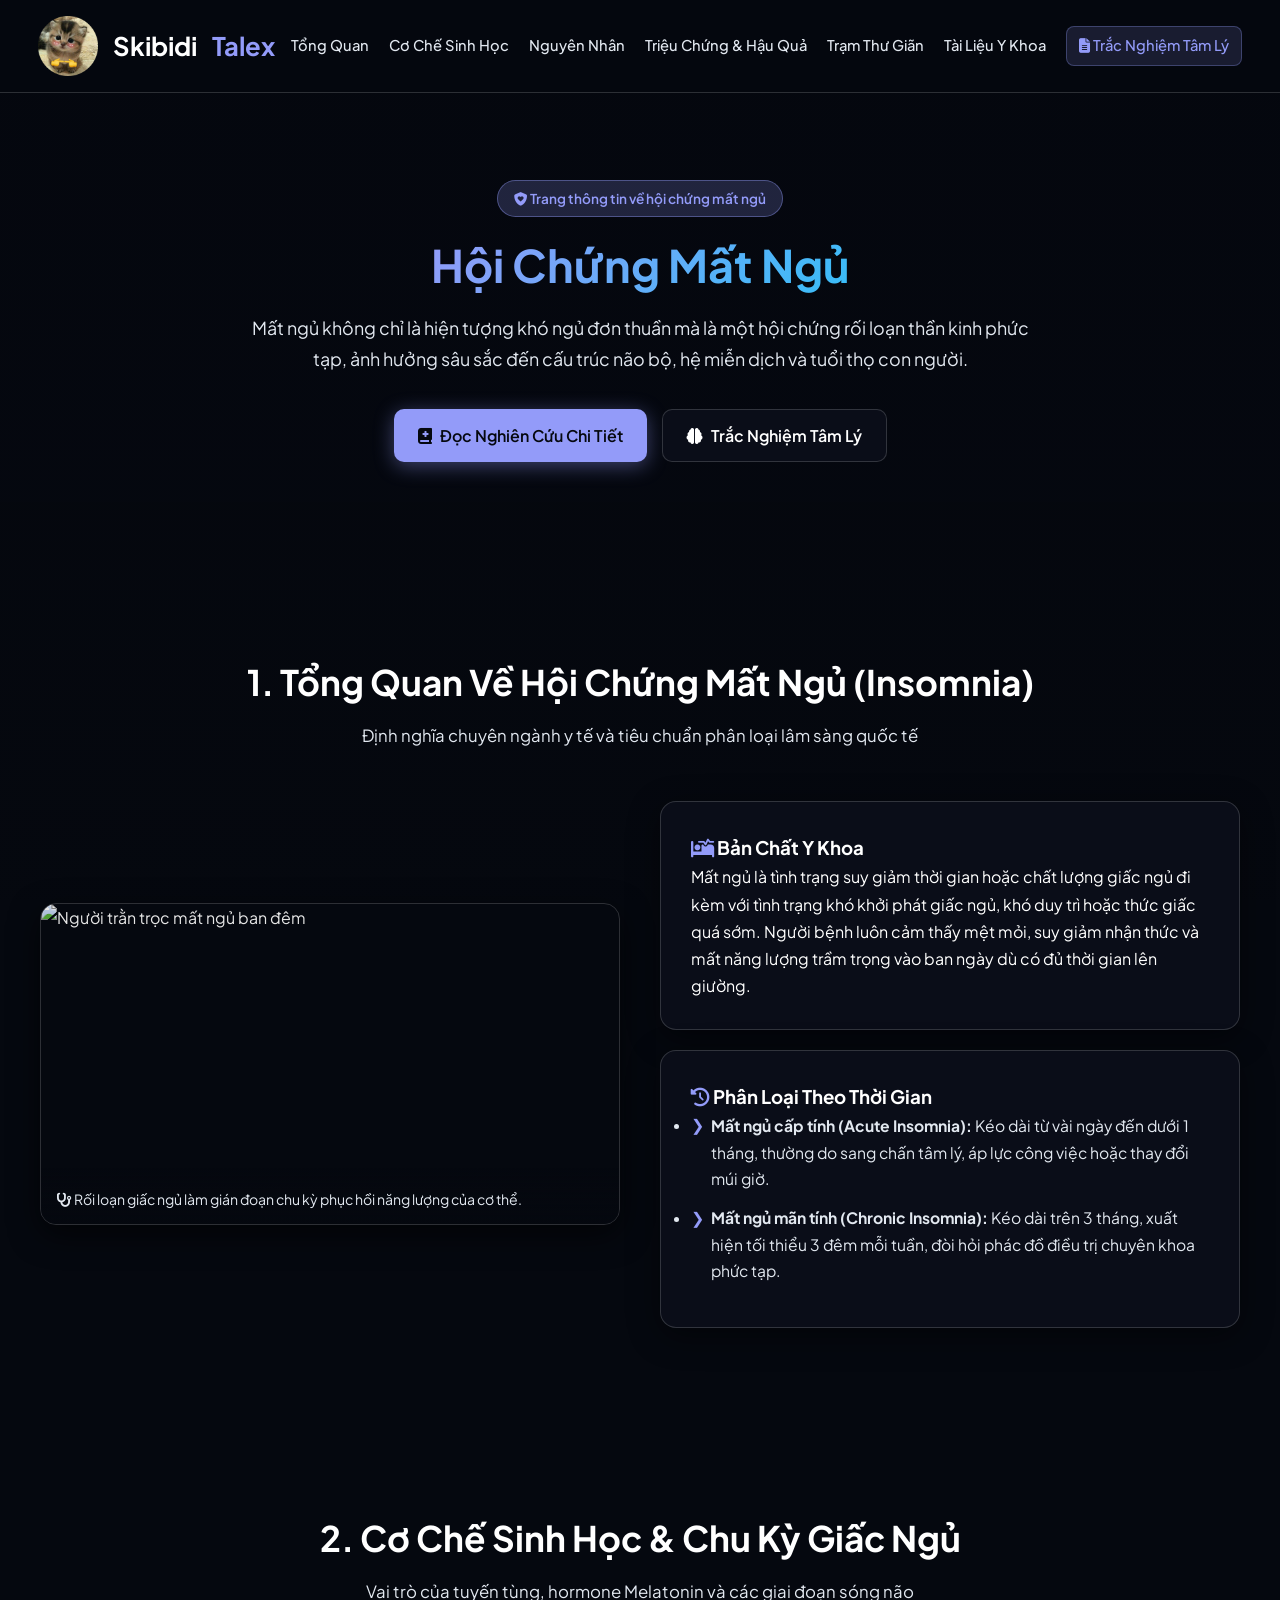
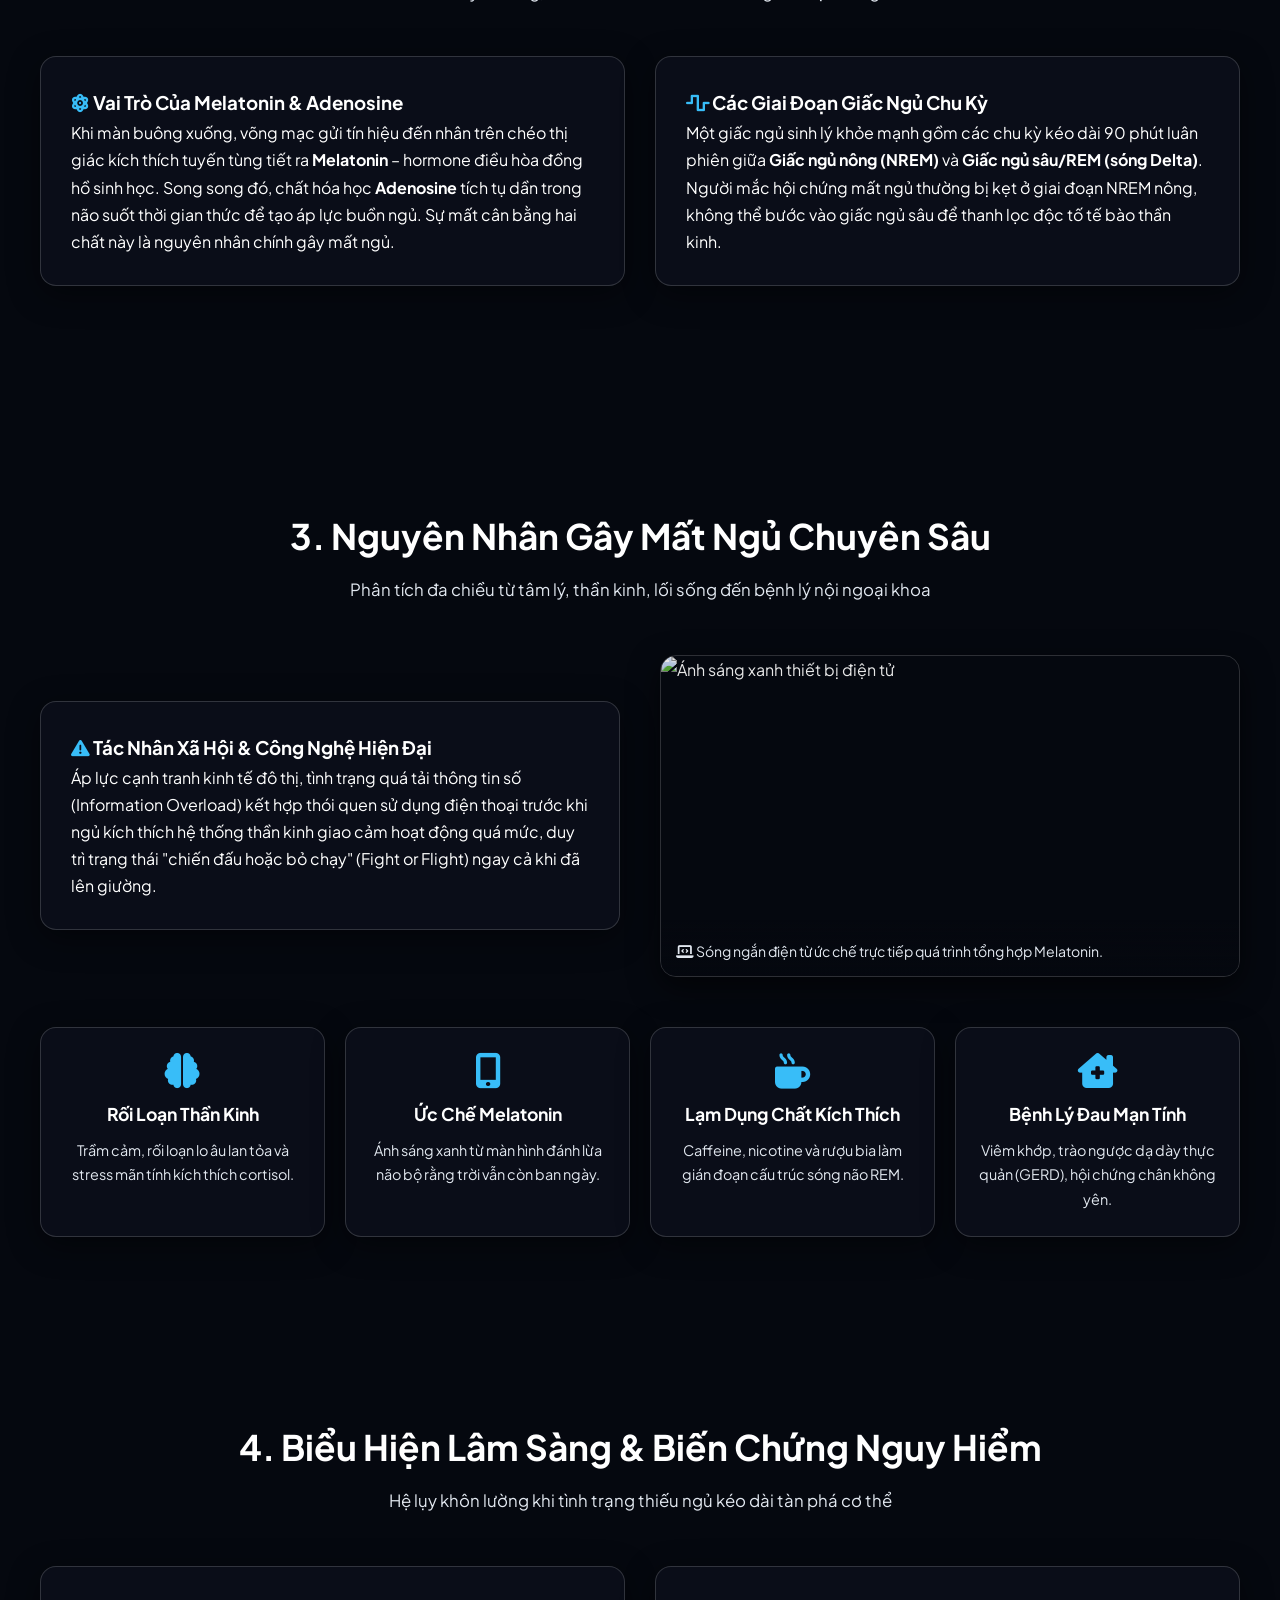
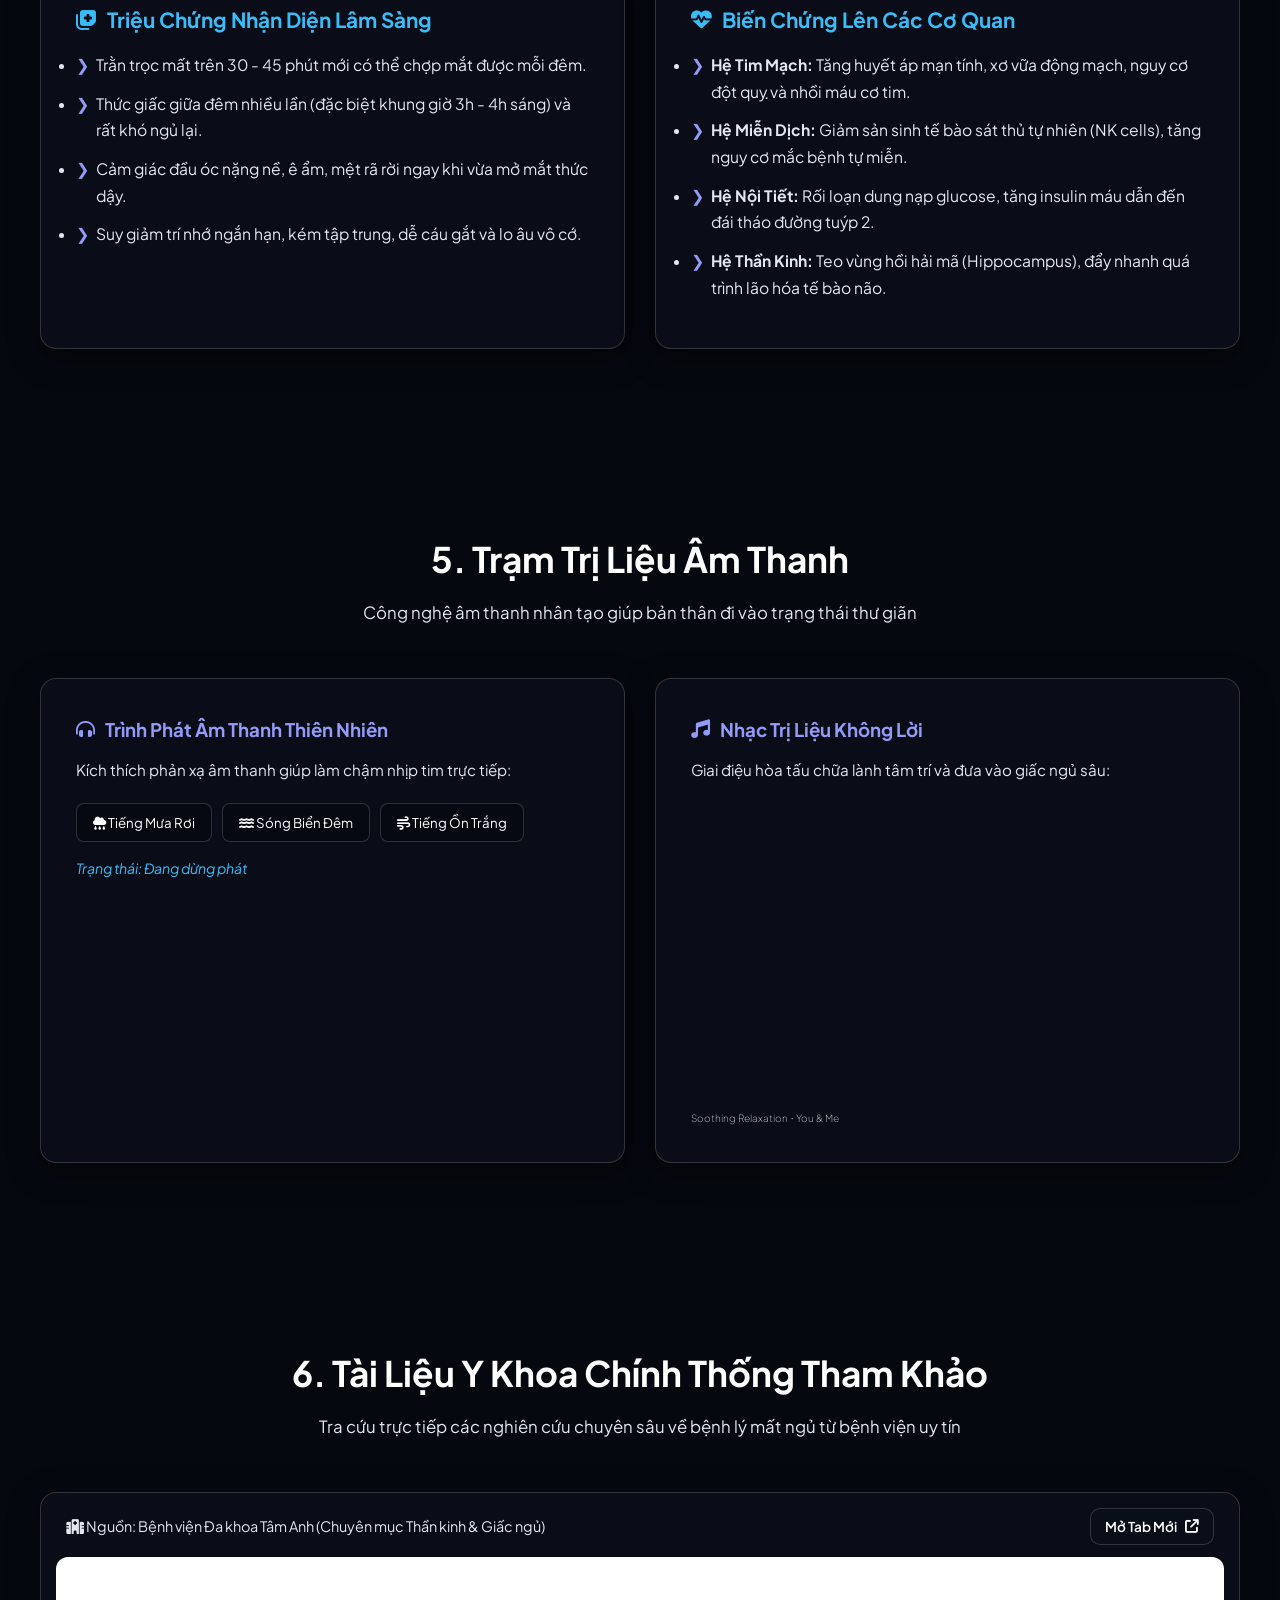
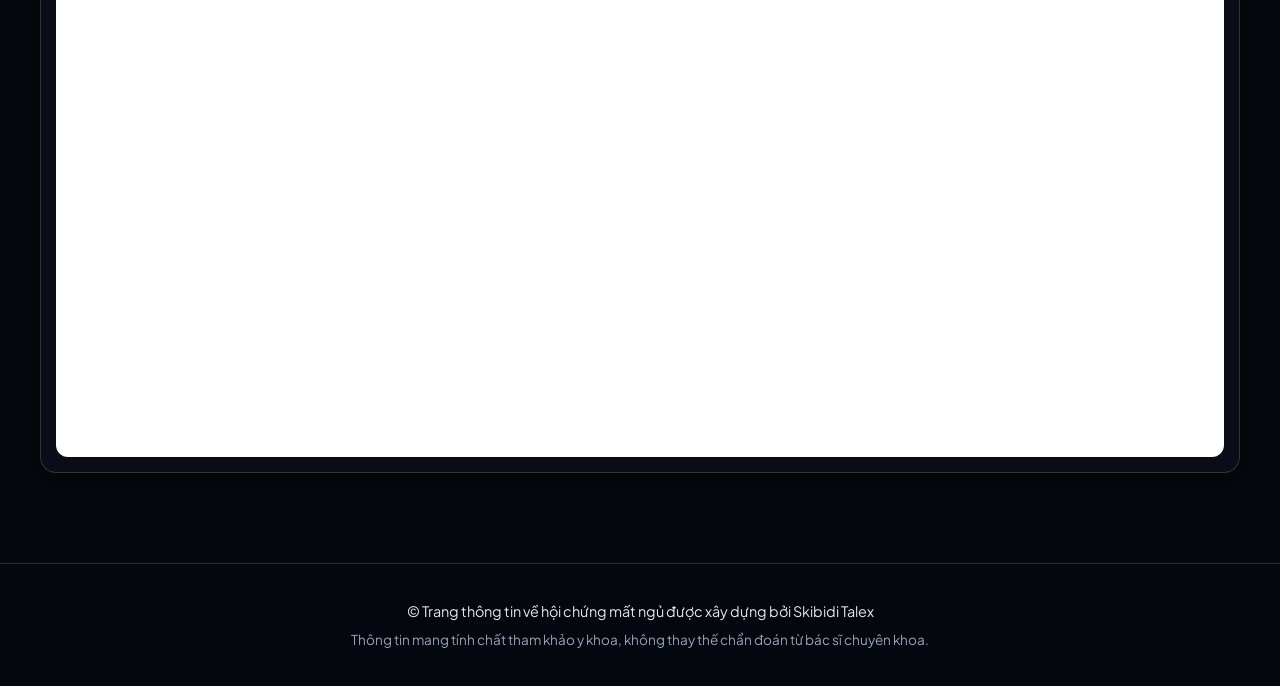
==== index.html @ 0375affc "hoichungmatngu" ====
<!DOCTYPE html>
<html lang="vi">
<head>
    <meta charset="UTF-8">
    <meta name="viewport" content="width=device-width, initial-scale=1.0">
    <title>Hội Chứng Mất Ngủ</title>
    <!-- Google Fonts & Font Awesome -->
    <link href="https://fonts.googleapis.com/css2?family=Plus+Jakarta+Sans:wght@300;400;500;600;700&display=swap" rel="stylesheet">
    <link rel="stylesheet" href="https://cdnjs.cloudflare.com/ajax/libs/font-awesome/6.4.0/css/all.min.css">
    <link rel="stylesheet" href="style.css">
</head>
<body>

    <!-- ẢNH NỀN ĐỘNG PARALLAX (TỐI ƯU HÓA ĐỘ SÁNG BẢO VỆ MẮT) -->
    <div class="bg-parallax-wrapper">
        <div class="bg-slide active" style="background-image: url('https://images.unsplash.com/photo-1511295742362-92c96b1fc485?q=80&w=1920&auto=format&fit=crop');"></div>
        <div class="bg-slide" style="background-image: url('https://images.unsplash.com/photo-1507525428034-b723cf961d3e?q=80&w=1920&auto=format&fit=crop');"></div>
        <div class="bg-slide" style="background-image: url('https://images.unsplash.com/photo-1518495973542-4542c06a5843?q=80&w=1920&auto=format&fit=crop');"></div>
        <div class="bg-overlay"></div>
    </div>

    <!-- THANH ĐIỀU HƯỚNG -->
    <header class="navbar">
        <div class="nav-container">
            <a href="index.html" class="logo">
                <img src="logo.png" alt="Logo Skibidi Talex" class="logo-img"> Skibidi<span>Talex</span>
            </a>
            <nav class="nav-links">
                <a href="#overview">Tổng Quan</a>
                <a href="#physiology">Cơ Chế Sinh Học</a>
                <a href="#causes">Nguyên Nhân</a>
                <a href="#symptoms">Triệu Chứng & Hậu Quả</a>
                <a href="#music-station">Trạm Thư Giãn</a>
                <a href="#embedded-source">Tài Liệu Y Khoa</a>
                <a href="quiz.html" class="nav-highlight"><i class="fa-solid fa-file-lines"></i> Trắc Nghiệm Tâm Lý</a>
            </nav>
        </div>
    </header>

    <!-- NỘI DUNG CHÍNH -->
    <main>
        <!-- HERO SECTION -->
        <section class="hero" data-bg="0">
            <div class="hero-content animate-on-scroll">
                <span class="badge"><i class="fa-solid fa-shield-heart"></i> Trang thông tin về hội chứng mất ngủ</span>
                <h1><span>Hội Chứng Mất Ngủ</span></h1>
                <p>Mất ngủ không chỉ là hiện tượng khó ngủ đơn thuần mà là một hội chứng rối loạn thần kinh phức tạp, ảnh hưởng sâu sắc đến cấu trúc não bộ, hệ miễn dịch và tuổi thọ con người.</p>
                <div class="hero-buttons">
                    <a href="#overview" class="btn btn-primary"><i class="fa-solid fa-book-medical"></i> Đọc Nghiên Cứu Chi Tiết</a>
                    <a href="quiz.html" class="btn btn-secondary"><i class="fa-solid fa-brain"></i> Trắc Nghiệm Tâm Lý </a>
                </div>
            </div>
        </section>

        <!-- 1. TỔNG QUAN & PHÂN LOẠI LÂM SÀNG -->
        <section id="overview" class="container section" data-bg="0">
            <div class="section-title animate-on-scroll">
                <h2>1. Tổng Quan Về Hội Chứng Mất Ngủ (Insomnia)</h2>
                <p>Định nghĩa chuyên ngành y tế và tiêu chuẩn phân loại lâm sàng quốc tế</p>
            </div>
            <div class="content-grid-media animate-on-scroll">
                <div class="media-box">
                    <img src="https://images.unsplash.com/photo-1541781774459-bb2af2f05b55?q=80&w=800&auto=format&fit=crop" alt="Người trằn trọc mất ngủ ban đêm">
                    <span class="media-caption"><i class="fa-solid fa-stethoscope"></i> Rối loạn giấc ngủ làm gián đoạn chu kỳ phục hồi năng lượng của cơ thể.</span>
                </div>
                <div class="text-box-wrapper">
                    <div class="glass-card" style="margin-bottom: 20px;">
                        <h3><i class="fa-solid fa-bed-pulse" style="color: var(--primary);"></i> Bản Chất Y Khoa</h3>
                        <p>Mất ngủ là tình trạng suy giảm thời gian hoặc chất lượng giấc ngủ đi kèm với tình trạng khó khởi phát giấc ngủ, khó duy trì hoặc thức giấc quá sớm. Người bệnh luôn cảm thấy mệt mỏi, suy giảm nhận thức và mất năng lượng trầm trọng vào ban ngày dù có đủ thời gian lên giường.</p>
                    </div>
                    <div class="glass-card">
                        <h3><i class="fa-solid fa-clock-rotate-left" style="color: var(--primary);"></i> Phân Loại Theo Thời Gian</h3>
                        <ul class="styled-list">
                            <li><strong>Mất ngủ cấp tính (Acute Insomnia):</strong> Kéo dài từ vài ngày đến dưới 1 tháng, thường do sang chấn tâm lý, áp lực công việc hoặc thay đổi múi giờ.</li>
                            <li><strong>Mất ngủ mãn tính (Chronic Insomnia):</strong> Kéo dài trên 3 tháng, xuất hiện tối thiểu 3 đêm mỗi tuần, đòi hỏi phác đồ điều trị chuyên khoa phức tạp.</li>
                        </ul>
                    </div>
                </div>
            </div>
        </section>

        <!-- 2. CƠ CHẾ SINH HỌC & CHU KỲ GIẤC NGỦ -->
        <section id="physiology" class="container section" data-bg="1">
            <div class="section-title animate-on-scroll">
                <h2>2. Cơ Chế Sinh Học & Chu Kỳ Giấc Ngủ</h2>
                <p>Vai trò của tuyến tùng, hormone Melatonin và các giai đoạn sóng não</p>
            </div>
            
            <div class="grid-2" style="margin-bottom: 40px;">
                <div class="glass-card animate-on-scroll">
                    <h3><i class="fa-solid fa-atom" style="color: var(--accent);"></i> Vai Trò Của Melatonin & Adenosine</h3>
                    <p>Khi màn buông xuống, võng mạc gửi tín hiệu đến nhân trên chéo thị giác kích thích tuyến tùng tiết ra <strong>Melatonin</strong> – hormone điều hòa đồng hồ sinh học. Song song đó, chất hóa học <strong>Adenosine</strong> tích tụ dần trong não suốt thời gian thức để tạo áp lực buồn ngủ. Sự mất cân bằng hai chất này là nguyên nhân chính gây mất ngủ.</p>
                </div>
                <div class="glass-card animate-on-scroll">
                    <h3><i class="fa-solid fa-wave-square" style="color: var(--accent);"></i> Các Giai Đoạn Giấc Ngủ Chu Kỳ</h3>
                    <p>Một giấc ngủ sinh lý khỏe mạnh gồm các chu kỳ kéo dài 90 phút luân phiên giữa <strong>Giấc ngủ nông (NREM)</strong> và <strong>Giấc ngủ sâu/REM (sóng Delta)</strong>. Người mắc hội chứng mất ngủ thường bị kẹt ở giai đoạn NREM nông, không thể bước vào giấc ngủ sâu để thanh lọc độc tố tế bào thần kinh.</p>
                </div>
            </div>
        </section>

        <!-- 3. NGUYÊN NHÂN GÂY MẤT NGỦ -->
        <section id="causes" class="container section" data-bg="1">
            <div class="section-title animate-on-scroll">
                <h2>3. Nguyên Nhân Gây Mất Ngủ Chuyên Sâu</h2>
                <p>Phân tích đa chiều từ tâm lý, thần kinh, lối sống đến bệnh lý nội ngoại khoa</p>
            </div>

            <div class="content-grid-media reverse animate-on-scroll" style="margin-bottom: 50px;">
                <div class="media-box">
                    <img src="https://images.unsplash.com/photo-1516321318423-f06f85e504b3?q=80&w=800&auto=format&fit=crop" alt="Ánh sáng xanh thiết bị điện tử">
                    <span class="media-caption"><i class="fa-solid fa-laptop-code"></i> Sóng ngắn điện từ ức chế trực tiếp quá trình tổng hợp Melatonin.</span>
                </div>
                <div class="text-box-wrapper">
                    <div class="glass-card">
                        <h3><i class="fa-solid fa-triangle-exclamation" style="color: var(--accent);"></i> Tác Nhân Xã Hội & Công Nghệ Hiện Đại</h3>
                        <p>Áp lực cạnh tranh kinh tế đô thị, tình trạng quá tải thông tin số (Information Overload) kết hợp thói quen sử dụng điện thoại trước khi ngủ kích thích hệ thống thần kinh giao cảm hoạt động quá mức, duy trì trạng thái "chiến đấu hoặc bỏ chạy" (Fight or Flight) ngay cả khi đã lên giường.</p>
                    </div>
                </div>
            </div>

            <div class="grid-4">
                <div class="glass-feature animate-on-scroll">
                    <i class="fa-solid fa-brain"></i>
                    <h4>Rối Loạn Thần Kinh</h4>
                    <p>Trầm cảm, rối loạn lo âu lan tỏa và stress mãn tính kích thích cortisol.</p>
                </div>
                <div class="glass-feature animate-on-scroll">
                    <i class="fa-solid fa-mobile-screen-button"></i>
                    <h4>Ức Chế Melatonin</h4>
                    <p>Ánh sáng xanh từ màn hình đánh lừa não bộ rằng trời vẫn còn ban ngày.</p>
                </div>
                <div class="glass-feature animate-on-scroll">
                    <i class="fa-solid fa-mug-hot"></i>
                    <h4>Lạm Dụng Chất Kích Thích</h4>
                    <p>Caffeine, nicotine và rượu bia làm gián đoạn cấu trúc sóng não REM.</p>
                </div>
                <div class="glass-feature animate-on-scroll">
                    <i class="fa-solid fa-house-chimney-medical"></i>
                    <h4>Bệnh Lý Đau Mạn Tính</h4>
                    <p>Viêm khớp, trào ngược dạ dày thực quản (GERD), hội chứng chân không yên.</p>
                </div>
            </div>
        </section>

        <!-- 4. TRIỆU CHỨNG & HẬU QUẢ TOÀN THÂN -->
        <section id="symptoms" class="container section" data-bg="2">
            <div class="section-title animate-on-scroll">
                <h2>4. Biểu Hiện Lâm Sàng & Biến Chứng Nguy Hiểm</h2>
                <p>Hệ lụy khôn lường khi tình trạng thiếu ngủ kéo dài tàn phá cơ thể</p>
            </div>
            <div class="grid-2">
                <div class="glass-box animate-on-scroll">
                    <h3><i class="fa-solid fa-notes-medical"></i> Triệu Chứng Nhận Diện Lâm Sàng</h3>
                    <ul class="check-list">
                        <li>Trằn trọc mất trên 30 - 45 phút mới có thể chợp mắt được mỗi đêm.</li>
                        <li>Thức giấc giữa đêm nhiều lần (đặc biệt khung giờ 3h - 4h sáng) và rất khó ngủ lại.</li>
                        <li>Cảm giác đầu óc nặng nề, ê ẩm, mệt rã rời ngay khi vừa mở mắt thức dậy.</li>
                        <li>Suy giảm trí nhớ ngắn hạn, kém tập trung, dễ cáu gắt và lo âu vô cớ.</li>
                    </ul>
                </div>
                <div class="glass-box animate-on-scroll">
                    <h3><i class="fa-solid fa-heart-pulse"></i> Biến Chứng Lên Các Cơ Quan</h3>
                    <ul class="check-list">
                        <li><strong>Hệ Tim Mạch:</strong> Tăng huyết áp mạn tính, xơ vữa động mạch, nguy cơ đột quỵ và nhồi máu cơ tim.</li>
                        <li><strong>Hệ Miễn Dịch:</strong> Giảm sản sinh tế bào sát thủ tự nhiên (NK cells), tăng nguy cơ mắc bệnh tự miễn.</li>
                        <li><strong>Hệ Nội Tiết:</strong> Rối loạn dung nạp glucose, tăng insulin máu dẫn đến đái tháo đường tuýp 2.</li>
                        <li><strong>Hệ Thần Kinh:</strong> Teo vùng hồi hải mã (Hippocampus), đẩy nhanh quá trình lão hóa tế bào não.</li>
                    </ul>
                </div>
            </div>
        </section>

        <!-- 5. TRẠM ÂM NHẠC THƯ GIÃN -->
        <section id="music-station" class="container section" data-bg="2">
            <div class="section-title animate-on-scroll">
                <h2>5. Trạm Trị Liệu Âm Thanh </h2>
                <p>Công nghệ âm thanh nhân tạo giúp bản thân đi vào trạng thái thư giãn</p>
            </div>

            <div class="grid-2">
                <div class="glass-tool animate-on-scroll">
                    <h3><i class="fa-solid fa-headphones-simple"></i> Trình Phát Âm Thanh Thiên Nhiên</h3>
                    <p>Kích thích phản xạ âm thanh giúp làm chậm nhịp tim trực tiếp:</p>
                    <div class="sound-buttons">
                        <button class="sound-btn" data-sound="rain"><i class="fa-solid fa-cloud-rain"></i> Tiếng Mưa Rơi</button>
                        <button class="sound-btn" data-sound="waves"><i class="fa-solid fa-water"></i> Sóng Biển Đêm</button>
                        <button class="sound-btn" data-sound="whitenoise"><i class="fa-solid fa-wind"></i> Tiếng Ồn Trắng</button>
                    </div>
                    <div class="audio-status" id="audioStatus">Trạng thái: Đang dừng phát</div>
                </div>

                <div class="glass-tool animate-on-scroll">
                    <h3><i class="fa-solid fa-music"></i> Nhạc Trị Liệu Không Lời </h3>
                    <p>Giai điệu hòa tấu chữa lành tâm trí và đưa vào giấc ngủ sâu:</p>
                    <div style="margin-top: 15px;">
                        <iframe width="100%" height="300" scrolling="no" frameborder="no" allow="autoplay; encrypted-media" src="https://w.soundcloud.com/player/?url=https%3A//api.soundcloud.com/tracks/soundcloud%253Atracks%253A848956036&color=%23ff5500&auto_play=false&hide_related=false&show_comments=true&show_user=true&show_reposts=false&show_teaser=true&visual=true"></iframe><div style="font-size: 10px; color: #cccccc;line-break: anywhere;word-break: normal;overflow: hidden;white-space: nowrap;text-overflow: ellipsis; font-family: Interstate,Lucida Grande,Lucida Sans Unicode,Lucida Sans,Garuda,Verdana,Tahoma,sans-serif;font-weight: 100;"><a href="https://soundcloud.com/soothingrelaxation" title="Soothing Relaxation" target="_blank" style="color: #cccccc; text-decoration: none;">Soothing Relaxation</a> · <a href="https://soundcloud.com/soothingrelaxation/you-me-1" title="You &amp; Me" target="_blank" style="color: #cccccc; text-decoration: none;">You &amp; Me</a></div>
                    </div>
                </div>
            </div>
        </section>

        <!-- 6. TÀI LIỆU Y KHOA NHÚNG TRỰC TIẾP -->
        <section id="embedded-source" class="container section" data-bg="0">
            <div class="section-title animate-on-scroll">
                <h2>6. Tài Liệu Y Khoa Chính Thống Tham Khảo</h2>
                <p>Tra cứu trực tiếp các nghiên cứu chuyên sâu về bệnh lý mất ngủ từ bệnh viện uy tín</p>
            </div>
            <div class="glass-box animate-on-scroll" style="padding: 15px;">
                <div style="display: flex; justify-content: space-between; align-items: center; margin-bottom: 12px; padding: 0 10px;">
                    <span style="font-size: 0.9rem; color: var(--text-muted);"><i class="fa-solid fa-hospital"></i> Nguồn: Bệnh viện Đa khoa Tâm Anh (Chuyên mục Thần kinh & Giấc ngủ)</span>
                    <a href="https://tamanhhospital.vn/benh/mat-ngu/" target="_blank" class="btn btn-secondary" style="padding: 6px 14px; font-size: 0.85rem;">Mở Tab Mới <i class="fa-solid fa-arrow-up-right-from-square"></i></a>
                </div>
                <div class="iframe-container">
                    <iframe src="https://tamanhhospital.vn/benh/mat-ngu/" title="Tài liệu Mất ngủ Tâm Anh"></iframe>
                </div>
            </div>
        </section>
    </main>

    <!-- CHÂN TRANG -->
    <footer>
        <div class="container footer-content">
            <p>&copy; Trang thông tin về hội chứng mất ngủ được xây dựng bởi Skibidi Talex</p>
            <p style="font-size: 0.85rem; color: #94a3b8; margin-top: 5px;">Thông tin mang tính chất tham khảo y khoa, không thay thế chẩn đoán từ bác sĩ chuyên khoa.</p>
        </div>
    </footer>

    <script src="script.js"></script>
</body>
</html>
---- style.css ----
/* RESET & BIẾN MÀU CHUYÊN NGHIỆP */
* {
    margin: 0;
    padding: 0;
    box-sizing: border-box;
    font-family: 'Plus Jakarta Sans', sans-serif;
    scroll-behavior: smooth;
}

:root {
    --glass-bg: rgba(11, 15, 25, 0.92);
    --glass-border: rgba(255, 255, 255, 0.16);
    --primary: #939bf9;
    --primary-hover: #7b84f6;
    --text-main: #ffffff;
    --text-muted: #e2e8f0;
    --accent: #38bdf8;
}

body {
    color: var(--text-main);
    line-height: 1.7;
    overflow-x: hidden;
    background-color: #05080f;
}

/* ẢNH NỀN ĐỘNG (LỚP PHỦ TỐI ƯU HÓA ĐỘ SÁNG) */
.bg-parallax-wrapper {
    position: fixed;
    top: 0; left: 0; width: 100vw; height: 100vh;
    z-index: -2;
    overflow: hidden;
}

.bg-slide {
    position: absolute;
    top: 0; left: 0; width: 100%; height: 100%;
    background-size: cover;
    background-position: center;
    opacity: 0;
    transition: opacity 1.2s ease-in-out, transform 10s ease;
    filter: brightness(0.45);
}

.bg-slide.active {
    opacity: 1;
    transform: scale(1.03);
}

.bg-overlay {
    position: absolute;
    top: 0; left: 0; width: 100%; height: 100%;
    background: linear-gradient(180deg, rgba(5, 8, 15, 0.88) 0%, rgba(5, 8, 15, 0.98) 100%);
    z-index: -1;
}

.container {
    max-width: 1200px;
    margin: 0 auto;
    padding: 0 20px;
}

.animate-on-scroll {
    opacity: 0;
    transform: translateY(25px);
    transition: opacity 0.7s ease-out, transform 0.7s ease-out;
}

.animate-on-scroll.visible {
    opacity: 1;
    transform: translateY(0);
}

/* NAVBAR */
.navbar {
    position: fixed;
    top: 0; left: 0; width: 100%;
    background: rgba(5, 8, 15, 0.95);
    backdrop-filter: blur(16px);
    -webkit-backdrop-filter: blur(16px);
    border-bottom: 1px solid var(--glass-border);
    z-index: 1000;
}

/* MỞ RỘNG KHUNG ĐIỀU HƯỚNG RA TOÀN MÀN HÌNH VÀ CÁCH RÌA 1CM */
.nav-container {
    max-width: 100%; /* Cho phép trải dài hết chiều ngang màn hình */
    margin: 0 auto;
    padding: 16px 1cm; /* Đẩy nội dung cách lề trái/phải đúng 1cm */
    display: flex;
    justify-content: space-between;
    align-items: center;
}

/* ĐỊNH DẠNG KHUNG LOGO (CHỐNG BỊ BÓP MÉO) */
.logo {
    font-size: 1.6rem; 
    font-weight: 700;
    color: #fff;
    text-decoration: none;
    display: flex;
    align-items: center;
    gap: 15px; 
    flex-shrink: 0; /* Thuộc tính quan trọng: Ngăn không cho logo và chữ bị ép nhỏ lại */
}

/* MÀU CHO CHỮ TALEX */
.logo span { 
    color: var(--primary); 
}

/* ĐỊNH DẠNG ẢNH LOGO BỰ HƠN */
.logo-img {
    height: 60px; /* Tăng chiều cao lên 60px (Bạn có thể đổi thành 70px hoặc 80px nếu muốn to hơn nữa) */
    width: auto;
    object-fit: contain;
    transition: transform 0.3s ease;
}

/* HIỆU ỨNG KHI DI CHUỘT VÀO LOGO */
.logo:hover .logo-img {
    transform: scale(1.08);
}

.nav-links {
    display: flex;
    gap: 20px;
    align-items: center;
}

.nav-links a {
    color: var(--text-muted);
    text-decoration: none;
    font-size: 0.92rem;
    font-weight: 500;
    transition: color 0.3s;
}

.nav-links a:hover, .nav-links a.nav-highlight {
    color: var(--primary);
}

.nav-highlight {
    background: rgba(147, 155, 249, 0.15);
    padding: 6px 12px;
    border-radius: 8px;
    border: 1px solid rgba(147, 155, 249, 0.3);
}

/* HERO SECTION */
.hero {
    padding: 180px 20px 100px 20px;
    text-align: center;
}

.hero-content {
    max-width: 800px;
    margin: 0 auto;
}

.badge {
    display: inline-block;
    padding: 6px 16px;
    background: rgba(147, 155, 249, 0.2);
    color: var(--primary);
    border-radius: 20px;
    font-size: 0.85rem;
    font-weight: 600;
    margin-bottom: 20px;
    border: 1px solid rgba(147, 155, 249, 0.4);
}

.hero h1 {
    font-size: 2.8rem;
    font-weight: 700;
    margin-bottom: 20px;
    line-height: 1.25;
    color: #fff;
}

.hero h1 span {
    background: linear-gradient(135deg, var(--primary), var(--accent));
    -webkit-background-clip: text;
    -webkit-text-fill-color: transparent;
}

.hero p {
    color: var(--text-muted);
    font-size: 1.12rem;
    margin-bottom: 35px;
}

.hero-buttons {
    display: flex;
    justify-content: center;
    gap: 15px;
}

.btn {
    padding: 12px 24px;
    border-radius: 10px;
    font-weight: 600;
    text-decoration: none;
    display: inline-flex;
    align-items: center;
    gap: 8px;
    transition: all 0.3s;
    cursor: pointer;
    border: none;
}

.btn-primary {
    background: var(--primary);
    color: #05080f;
    box-shadow: 0 4px 20px rgba(147, 155, 249, 0.4);
}

.btn-primary:hover {
    background: var(--primary-hover);
    transform: translateY(-2px);
}

.btn-secondary {
    background: var(--glass-bg);
    color: #fff;
    border: 1px solid var(--glass-border);
}

.btn-secondary:hover {
    background: rgba(30, 41, 59, 0.9);
    transform: translateY(-2px);
}

/* SECTIONS & GRID */
.section { padding: 90px 0; }

.section-title {
    text-align: center;
    margin-bottom: 50px;
}

.section-title h2 {
    font-size: 2.2rem;
    font-weight: 700;
    margin-bottom: 10px;
    color: #fff;
}

.section-title p {
    color: var(--text-muted);
    font-size: 1.05rem;
}

/* LƯỚI LINH HOẠT: Tự động "rơi" xuống dòng khi thu nhỏ tab */
.grid-2 { 
    display: grid; 
    grid-template-columns: repeat(auto-fit, minmax(320px, 1fr)); 
    gap: 30px; 
}

.grid-4 { 
    display: grid; 
    grid-template-columns: repeat(auto-fit, minmax(240px, 1fr)); 
    gap: 20px; 
}

.content-grid-media {
    display: grid;
    grid-template-columns: repeat(auto-fit, minmax(350px, 1fr));
    gap: 40px;
    align-items: center;
}

.content-grid-media.reverse {
    direction: rtl;
}

.content-grid-media.reverse > * {
    direction: ltr;
}

.media-box {
    position: relative;
    border-radius: 16px;
    overflow: hidden;
    border: 1px solid var(--glass-border);
    box-shadow: 0 10px 30px rgba(0,0,0,0.6);
}

.media-box img {
    width: 100%; height: 320px;
    object-fit: cover; display: block;
    filter: brightness(0.9);
}

.media-caption {
    position: absolute;
    bottom: 0; left: 0; width: 100%;
    background: linear-gradient(0deg, rgba(5,8,15,0.95), transparent);
    padding: 20px 15px 12px 15px;
    font-size: 0.88rem;
    color: var(--text-muted);
}

/* GLASS CARDS */
.glass-card, .glass-feature, .glass-box, .glass-tool {
    background: var(--glass-bg);
    backdrop-filter: blur(16px);
    -webkit-backdrop-filter: blur(16px);
    border: 1px solid var(--glass-border);
    border-radius: 16px;
    box-shadow: 0 8px 32px 0 rgba(0, 0, 0, 0.45);
}

.glass-card { padding: 30px; }
.styled-list li, .check-list li {
    color: var(--text-muted);
    font-size: 0.98rem;
    margin-bottom: 12px;
    position: relative;
    padding-left: 20px;
}
.styled-list li::before, .check-list li::before {
    content: "❯";
    color: var(--primary);
    position: absolute;
    left: 0;
}

.glass-feature { padding: 25px 20px; text-align: center; }
.glass-feature i { font-size: 2.2rem; color: var(--accent); margin-bottom: 12px; }
.glass-feature h4 { font-size: 1.1rem; margin-bottom: 8px; color: #fff; }
.glass-feature p { color: var(--text-muted); font-size: 0.9rem; }

.glass-box { padding: 35px; }
.glass-box h3 {
    display: flex; align-items: center; gap: 10px;
    color: var(--accent); font-size: 1.3rem; margin-bottom: 15px;
}

/* TOOLS & AUDIO */
.glass-tool { padding: 35px; }
.glass-tool h3 { display: flex; align-items: center; gap: 10px; color: var(--primary); margin-bottom: 12px; }
.glass-tool p { color: var(--text-muted); font-size: 0.95rem; margin-bottom: 20px; }
.sound-buttons { display: flex; gap: 10px; flex-wrap: wrap; margin-bottom: 15px; }
.sound-btn {
    background: rgba(5, 8, 15, 0.6); color: #fff;
    border: 1px solid var(--glass-border); padding: 10px 16px; border-radius: 8px; cursor: pointer;
}
.sound-btn.active { background: var(--primary); color: #05080f; border-color: var(--primary); }
.audio-status { font-size: 0.88rem; color: var(--accent); font-style: italic; }

/* QUIZ STYLES */
.quiz-tabs {
    display: flex; justify-content: center; gap: 15px; margin-bottom: 40px; flex-wrap: wrap;
}
.quiz-tab-btn {
    background: var(--glass-bg); color: var(--text-muted);
    border: 1px solid var(--glass-border); padding: 12px 24px;
    border-radius: 12px; font-weight: 600; cursor: pointer; transition: all 0.3s;
}
.quiz-tab-btn.active, .quiz-tab-btn:hover {
    background: var(--primary); color: #05080f; border-color: var(--primary);
}
.quiz-panel { display: none; max-width: 850px; margin: 0 auto; }
.quiz-panel.active { display: block; }
.quiz-desc { color: var(--text-muted); font-size: 0.98rem; margin-bottom: 25px; }
.quiz-question-group {
    background: rgba(5, 8, 15, 0.5); border: 1px solid var(--glass-border);
    padding: 20px; border-radius: 10px; margin-bottom: 20px;
}
.q-title { font-weight: 600; margin-bottom: 12px; color: #fff; }
.quiz-question-group label {
    display: flex; align-items: center; gap: 10px; font-size: 0.92rem;
    color: var(--text-muted); margin-bottom: 8px; cursor: pointer;
}
.quiz-result-box {
    margin-top: 20px; padding: 15px; border-radius: 8px; font-weight: 600; font-size: 1rem; display: none;
}

/* IFRAME NHÚNG */
.iframe-container {
    width: 100%; height: 500px; border-radius: 12px; overflow: hidden;
    border: 1px solid var(--glass-border); background: #fff;
}
.iframe-container iframe { width: 100%; height: 100%; border: none; }

/* FOOTER */
footer {
    background: rgba(5, 8, 15, 0.95);
    border-top: 1px solid var(--glass-border);
    padding: 35px 0; text-align: center;
}
footer p { color: var(--text-muted); font-size: 0.9rem; }

/* RESPONSIVE */
@media (max-width: 992px) {
    /* Chỉ cần chỉnh lại chữ và hướng đọc khi vào màn hình nhỏ */
    .content-grid-media.reverse { direction: ltr; }
    .hero h1 { font-size: 2.2rem; }
}

@media (max-width: 768px) {
    /* Ẩn menu chữ khi vào điện thoại */
    .nav-links { display: none; }
}
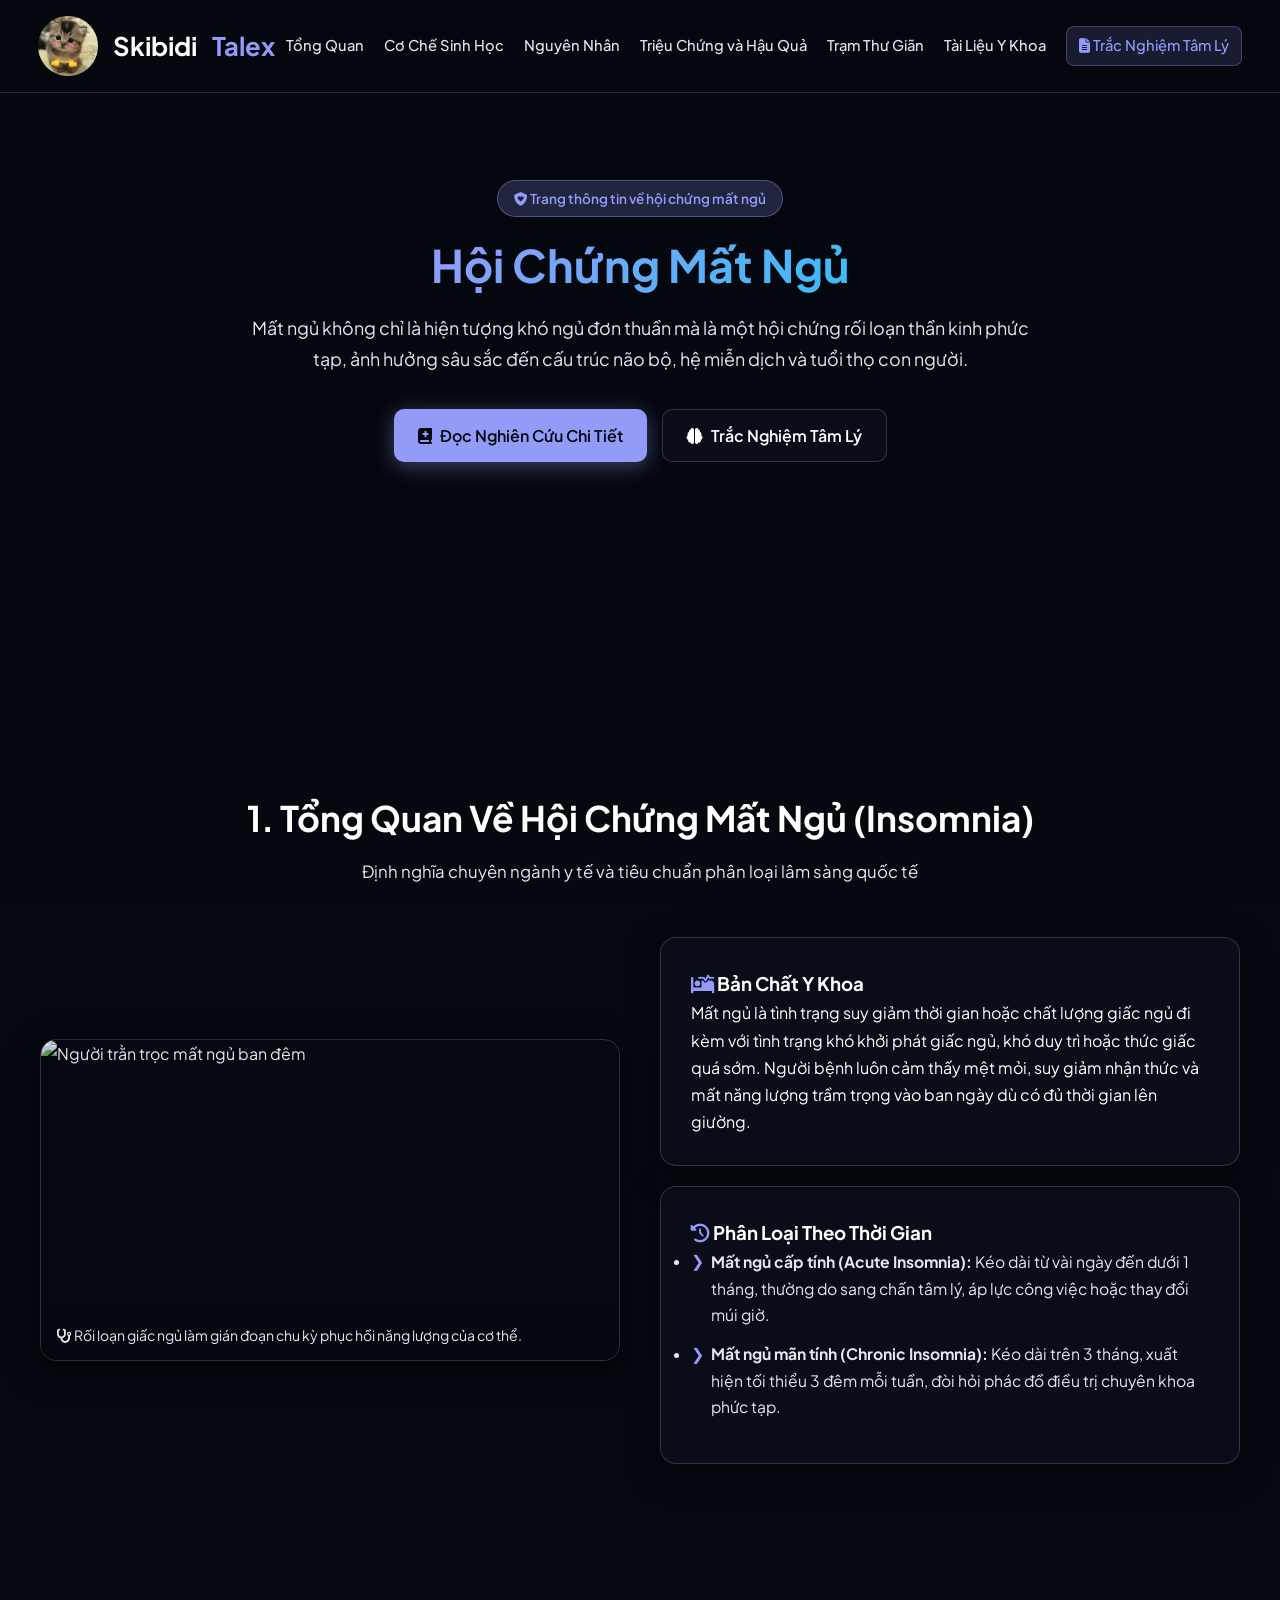
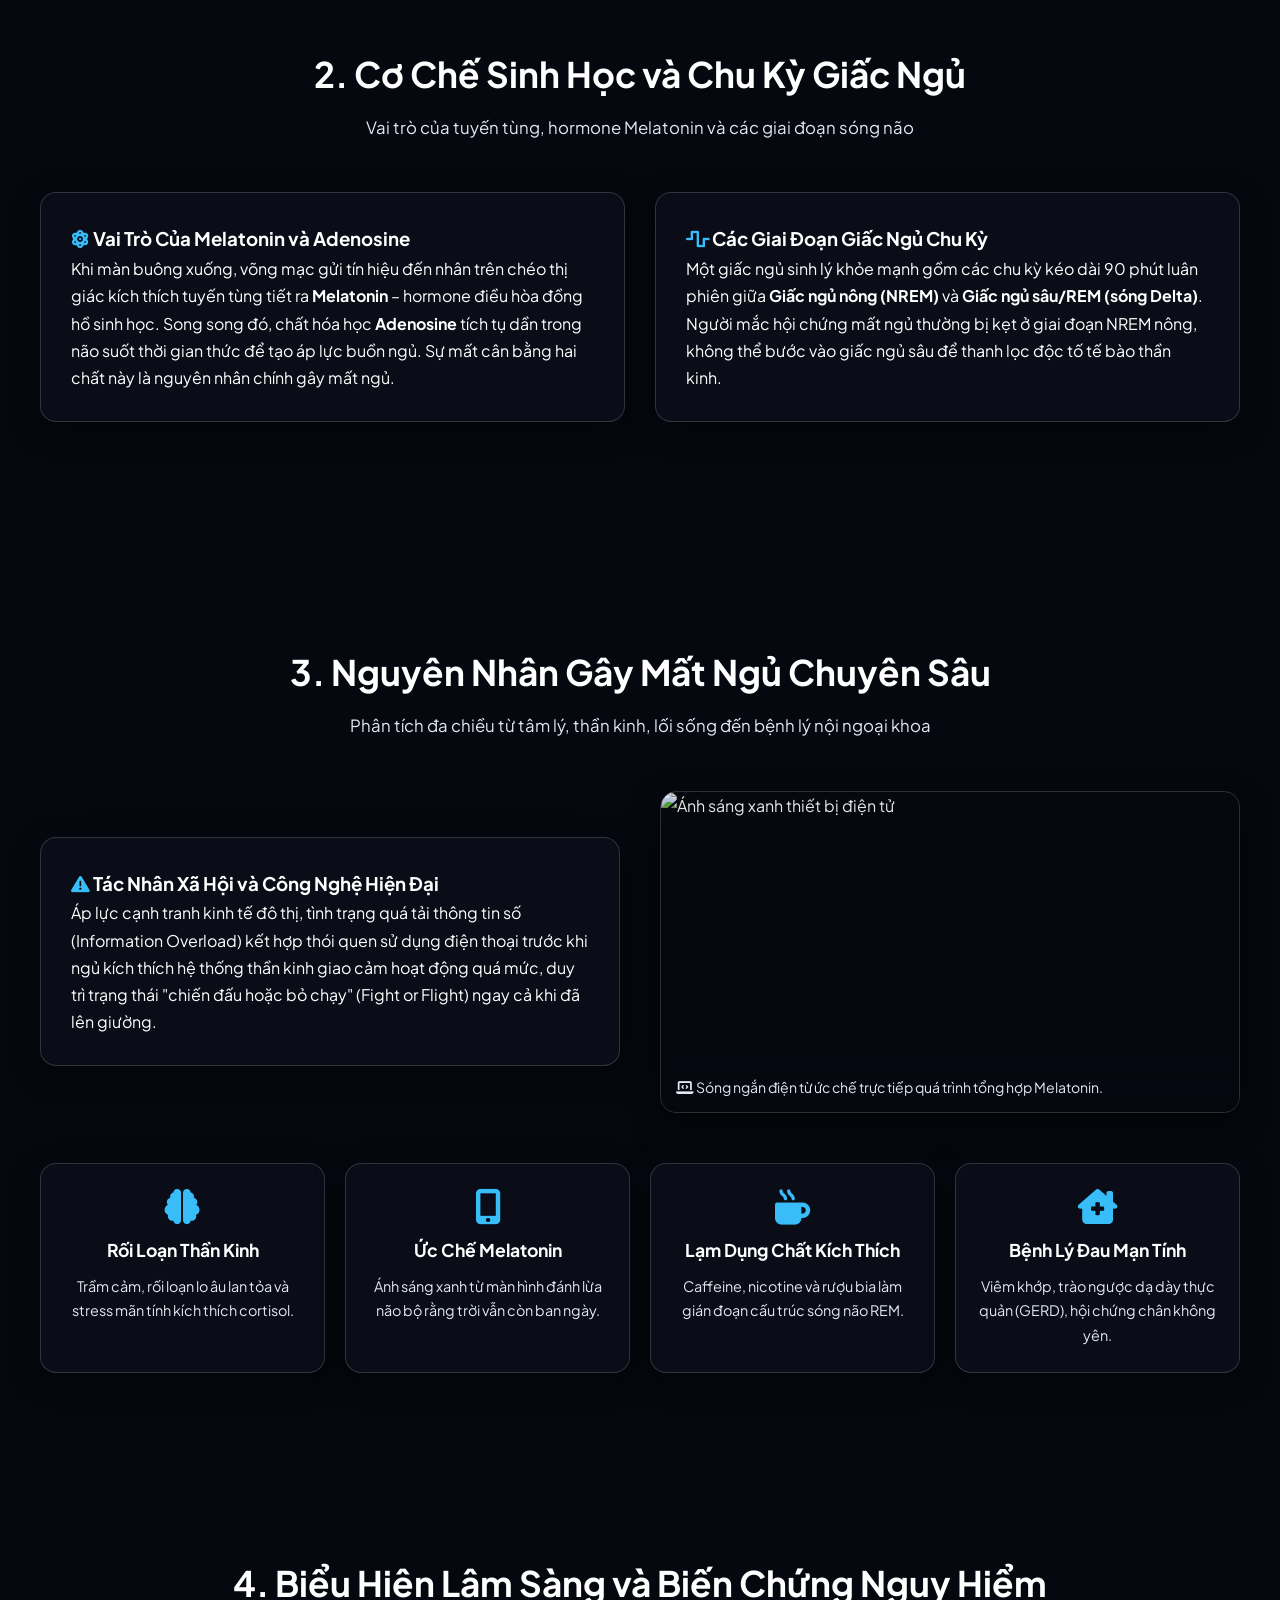
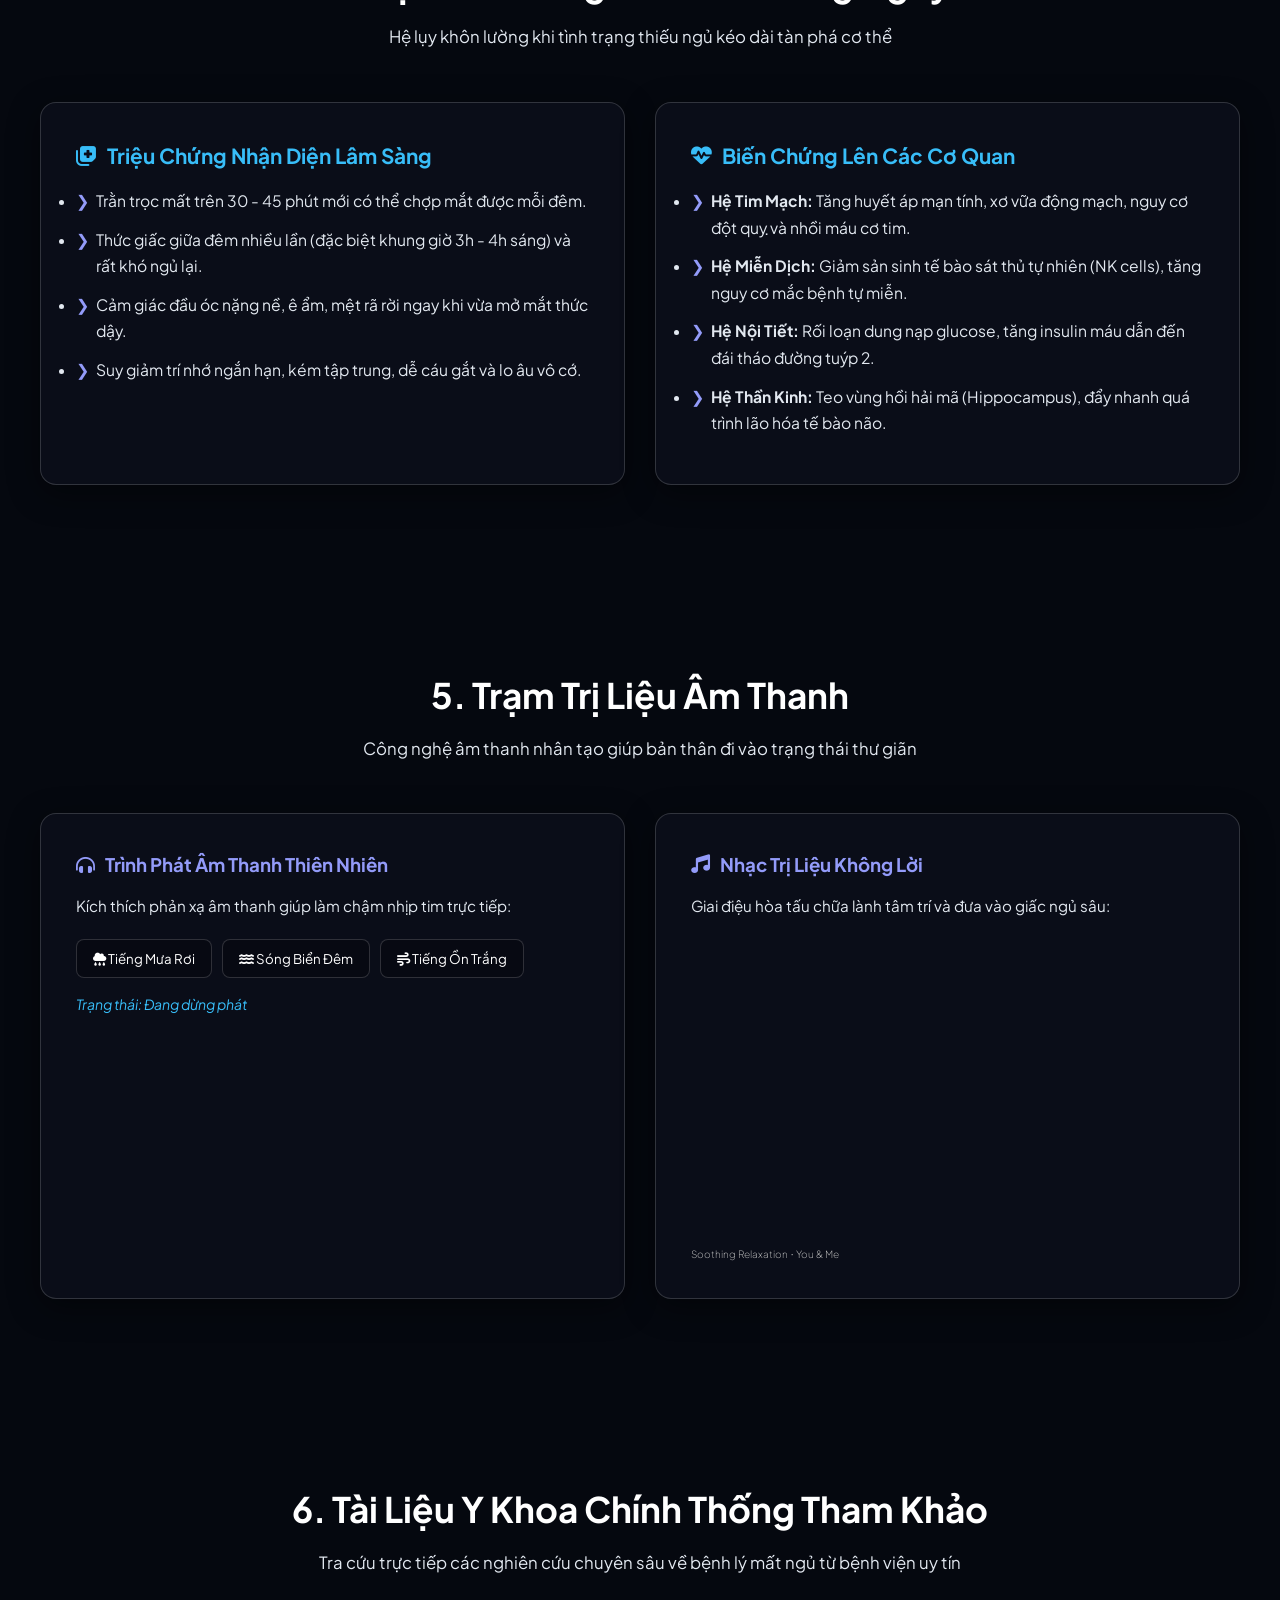
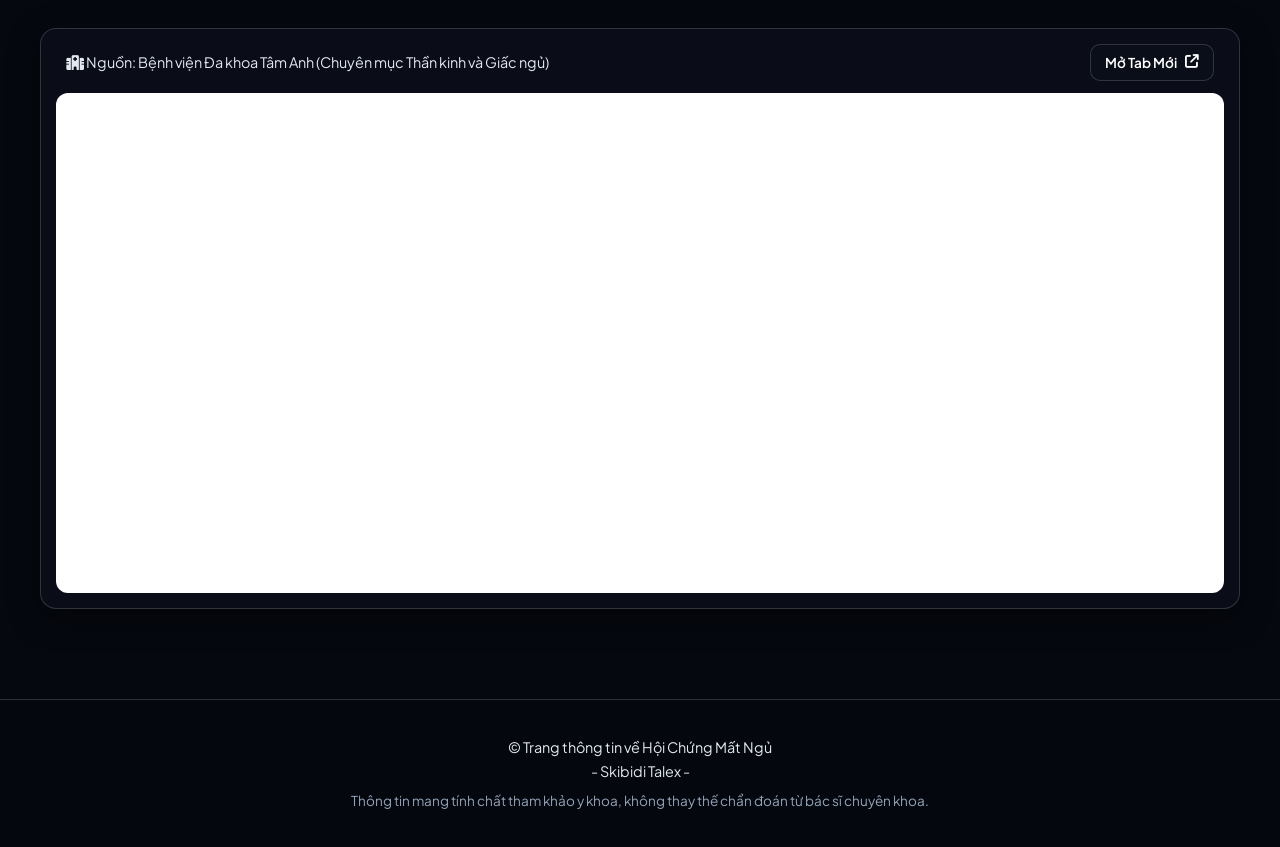
==== commit e7a72466: "hoichungmatngu" ====
--- a/index.html
+++ b/index.html
@@ -13,9 +13,11 @@
 
     <!-- ẢNH NỀN ĐỘNG PARALLAX (TỐI ƯU HÓA ĐỘ SÁNG BẢO VỆ MẮT) -->
     <div class="bg-parallax-wrapper">
-        <div class="bg-slide active" style="background-image: url('https://images.unsplash.com/photo-1511295742362-92c96b1fc485?q=80&w=1920&auto=format&fit=crop');"></div>
-        <div class="bg-slide" style="background-image: url('https://images.unsplash.com/photo-1507525428034-b723cf961d3e?q=80&w=1920&auto=format&fit=crop');"></div>
+        <div class="bg-slide active" style="background-image: url('https://thuthuatphanmem.vn/uploads/2018/08/21/hinh-nen-thien-nhien-phong-canh-dep-89_043208644.jpg');"></div>
+        <div class="bg-slide" style="background-image: url('https://thuthuatphanmem.vn/uploads/2018/08/21/hinh-nen-thien-nhien-phong-canh-dep-37_043155259.jpg');"></div>
+        <div class="bg-slide" style="background-image: url('https://thuthuatphanmem.vn/uploads/2018/08/21/hinh-nen-thien-nhien-phong-canh-dep-95_043209471.jpg');"></div>
         <div class="bg-slide" style="background-image: url('https://images.unsplash.com/photo-1518495973542-4542c06a5843?q=80&w=1920&auto=format&fit=crop');"></div>
+        <div class="bg-slide" style="background-image: url('https://img.thuthuattinhoc.vn/uploads/2019/01/22/hinh-nen-3d-thien-nhien-dpe-nhat_014902769.jpg');"></div>
         <div class="bg-overlay"></div>
     </div>
 
@@ -29,7 +31,7 @@
                 <a href="#overview">Tổng Quan</a>
                 <a href="#physiology">Cơ Chế Sinh Học</a>
                 <a href="#causes">Nguyên Nhân</a>
-                <a href="#symptoms">Triệu Chứng & Hậu Quả</a>
+                <a href="#symptoms">Triệu Chứng và Hậu Quả</a>
                 <a href="#music-station">Trạm Thư Giãn</a>
                 <a href="#embedded-source">Tài Liệu Y Khoa</a>
                 <a href="quiz.html" class="nav-highlight"><i class="fa-solid fa-file-lines"></i> Trắc Nghiệm Tâm Lý</a>
@@ -52,8 +54,9 @@
             </div>
         </section>
 
+        <br><br><br><br><br>
         <!-- 1. TỔNG QUAN & PHÂN LOẠI LÂM SÀNG -->
-        <section id="overview" class="container section" data-bg="0">
+        <section id="overview" class="container section" data-bg="1">
             <div class="section-title animate-on-scroll">
                 <h2>1. Tổng Quan Về Hội Chứng Mất Ngủ (Insomnia)</h2>
                 <p>Định nghĩa chuyên ngành y tế và tiêu chuẩn phân loại lâm sàng quốc tế</p>
@@ -82,13 +85,13 @@
         <!-- 2. CƠ CHẾ SINH HỌC & CHU KỲ GIẤC NGỦ -->
         <section id="physiology" class="container section" data-bg="1">
             <div class="section-title animate-on-scroll">
-                <h2>2. Cơ Chế Sinh Học & Chu Kỳ Giấc Ngủ</h2>
+                <h2>2. Cơ Chế Sinh Học và Chu Kỳ Giấc Ngủ</h2>
                 <p>Vai trò của tuyến tùng, hormone Melatonin và các giai đoạn sóng não</p>
             </div>
             
             <div class="grid-2" style="margin-bottom: 40px;">
                 <div class="glass-card animate-on-scroll">
-                    <h3><i class="fa-solid fa-atom" style="color: var(--accent);"></i> Vai Trò Của Melatonin & Adenosine</h3>
+                    <h3><i class="fa-solid fa-atom" style="color: var(--accent);"></i> Vai Trò Của Melatonin và Adenosine</h3>
                     <p>Khi màn buông xuống, võng mạc gửi tín hiệu đến nhân trên chéo thị giác kích thích tuyến tùng tiết ra <strong>Melatonin</strong> – hormone điều hòa đồng hồ sinh học. Song song đó, chất hóa học <strong>Adenosine</strong> tích tụ dần trong não suốt thời gian thức để tạo áp lực buồn ngủ. Sự mất cân bằng hai chất này là nguyên nhân chính gây mất ngủ.</p>
                 </div>
                 <div class="glass-card animate-on-scroll">
@@ -99,7 +102,7 @@
         </section>
 
         <!-- 3. NGUYÊN NHÂN GÂY MẤT NGỦ -->
-        <section id="causes" class="container section" data-bg="1">
+        <section id="causes" class="container section" data-bg="2">
             <div class="section-title animate-on-scroll">
                 <h2>3. Nguyên Nhân Gây Mất Ngủ Chuyên Sâu</h2>
                 <p>Phân tích đa chiều từ tâm lý, thần kinh, lối sống đến bệnh lý nội ngoại khoa</p>
@@ -112,7 +115,7 @@
                 </div>
                 <div class="text-box-wrapper">
                     <div class="glass-card">
-                        <h3><i class="fa-solid fa-triangle-exclamation" style="color: var(--accent);"></i> Tác Nhân Xã Hội & Công Nghệ Hiện Đại</h3>
+                        <h3><i class="fa-solid fa-triangle-exclamation" style="color: var(--accent);"></i> Tác Nhân Xã Hội và Công Nghệ Hiện Đại</h3>
                         <p>Áp lực cạnh tranh kinh tế đô thị, tình trạng quá tải thông tin số (Information Overload) kết hợp thói quen sử dụng điện thoại trước khi ngủ kích thích hệ thống thần kinh giao cảm hoạt động quá mức, duy trì trạng thái "chiến đấu hoặc bỏ chạy" (Fight or Flight) ngay cả khi đã lên giường.</p>
                     </div>
                 </div>
@@ -143,9 +146,9 @@
         </section>
 
         <!-- 4. TRIỆU CHỨNG & HẬU QUẢ TOÀN THÂN -->
-        <section id="symptoms" class="container section" data-bg="2">
-            <div class="section-title animate-on-scroll">
-                <h2>4. Biểu Hiện Lâm Sàng & Biến Chứng Nguy Hiểm</h2>
+        <section id="symptoms" class="container section" data-bg="3">
+            <div class="section-title animate-on-scroll">
+                <h2>4. Biểu Hiện Lâm Sàng và Biến Chứng Nguy Hiểm</h2>
                 <p>Hệ lụy khôn lường khi tình trạng thiếu ngủ kéo dài tàn phá cơ thể</p>
             </div>
             <div class="grid-2">
@@ -171,7 +174,7 @@
         </section>
 
         <!-- 5. TRẠM ÂM NHẠC THƯ GIÃN -->
-        <section id="music-station" class="container section" data-bg="2">
+        <section id="music-station" class="container section" data-bg="3">
             <div class="section-title animate-on-scroll">
                 <h2>5. Trạm Trị Liệu Âm Thanh </h2>
                 <p>Công nghệ âm thanh nhân tạo giúp bản thân đi vào trạng thái thư giãn</p>
@@ -200,14 +203,14 @@
         </section>
 
         <!-- 6. TÀI LIỆU Y KHOA NHÚNG TRỰC TIẾP -->
-        <section id="embedded-source" class="container section" data-bg="0">
+        <section id="embedded-source" class="container section" data-bg="1">
             <div class="section-title animate-on-scroll">
                 <h2>6. Tài Liệu Y Khoa Chính Thống Tham Khảo</h2>
                 <p>Tra cứu trực tiếp các nghiên cứu chuyên sâu về bệnh lý mất ngủ từ bệnh viện uy tín</p>
             </div>
             <div class="glass-box animate-on-scroll" style="padding: 15px;">
                 <div style="display: flex; justify-content: space-between; align-items: center; margin-bottom: 12px; padding: 0 10px;">
-                    <span style="font-size: 0.9rem; color: var(--text-muted);"><i class="fa-solid fa-hospital"></i> Nguồn: Bệnh viện Đa khoa Tâm Anh (Chuyên mục Thần kinh & Giấc ngủ)</span>
+                    <span style="font-size: 0.9rem; color: var(--text-muted);"><i class="fa-solid fa-hospital"></i> Nguồn: Bệnh viện Đa khoa Tâm Anh (Chuyên mục Thần kinh và Giấc ngủ)</span>
                     <a href="https://tamanhhospital.vn/benh/mat-ngu/" target="_blank" class="btn btn-secondary" style="padding: 6px 14px; font-size: 0.85rem;">Mở Tab Mới <i class="fa-solid fa-arrow-up-right-from-square"></i></a>
                 </div>
                 <div class="iframe-container">
@@ -220,7 +223,7 @@
     <!-- CHÂN TRANG -->
     <footer>
         <div class="container footer-content">
-            <p>&copy; Trang thông tin về hội chứng mất ngủ được xây dựng bởi Skibidi Talex</p>
+            <p>&copy; Trang thông tin về Hội Chứng Mất Ngủ <br>- Skibidi Talex -</p>
             <p style="font-size: 0.85rem; color: #94a3b8; margin-top: 5px;">Thông tin mang tính chất tham khảo y khoa, không thay thế chẩn đoán từ bác sĩ chuyên khoa.</p>
         </div>
     </footer>
--- a/style.css
+++ b/style.css
@@ -92,7 +92,21 @@
     align-items: center;
 }
 
-/* ĐỊNH DẠNG KHUNG LOGO (CHỐNG BỊ BÓP MÉO) */
+/* 1. TẠO HIỆU ỨNG SÁNG NHẤP NHÁY MƯỢT MÀ */
+@keyframes logoPulseGlow {
+    0%, 100% {
+        /* Trạng thái tối: Mờ nhẹ và viền sáng yếu */
+        filter: drop-shadow(0 0 2px rgba(147, 155, 249, 0.2));
+        opacity: 0.85;
+    }
+    50% {
+        /* Trạng thái nhấp nháy sáng: Phát sáng mạnh màu xanh tím và trắng */
+        filter: drop-shadow(0 0 15px rgba(147, 155, 249, 0.9)) drop-shadow(0 0 5px rgba(255, 255, 255, 0.6));
+        opacity: 1;
+    }
+}
+
+/* 2. CẬP NHẬT LẠI KHUNG LOGO VÀ GẮN HIỆU ỨNG VÀO */
 .logo {
     font-size: 1.6rem; 
     font-weight: 700;
@@ -101,7 +115,9 @@
     display: flex;
     align-items: center;
     gap: 15px; 
-    flex-shrink: 0; /* Thuộc tính quan trọng: Ngăn không cho logo và chữ bị ép nhỏ lại */
+    flex-shrink: 0; 
+    /* Áp dụng hiệu ứng nhấp nháy lặp lại liên tục mỗi 2 giây */
+    animation: logoPulseGlow 2s infinite ease-in-out; 
 }
 
 /* MÀU CHO CHỮ TALEX */
